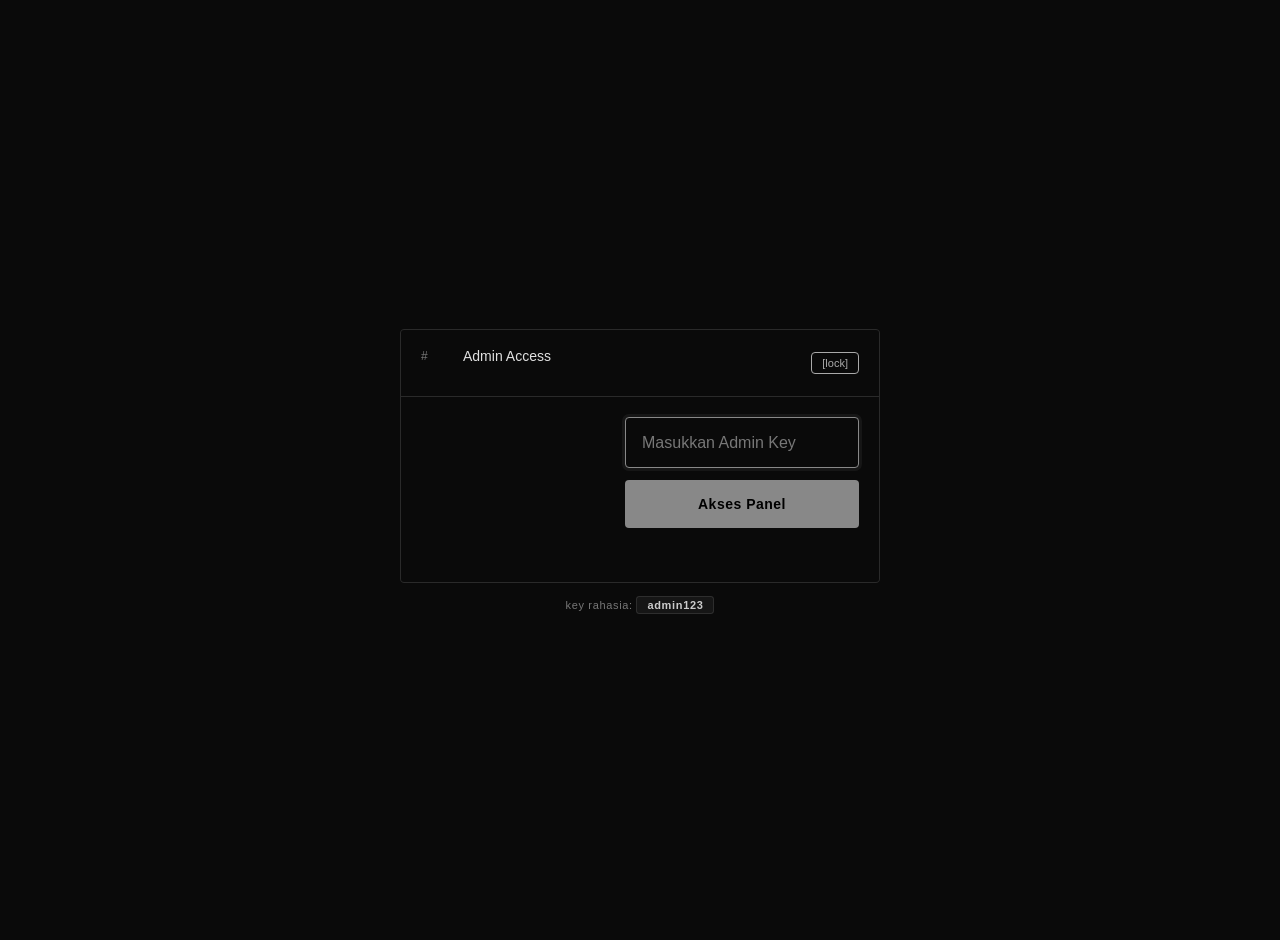
==== admin/index.html @ b4468ebe "Create index.html" ====
<!DOCTYPE html>
<html lang="id">
<head>
  <meta charset="UTF-8">
  <meta name="viewport" content="width=device-width, initial-scale=1.0">
  <title>Admin Panel</title>
  <style>
    /* ============================================================
       ROOT VARIABLES – HITAM PUTIH
    ============================================================ */
    :root {
      --bg:            #0a0a0a;
      --line:          #2a2a2a;
      --line-strong:   #3a3a3a;
      --text:          #e0e0e0;
      --text-faint:    #777;
      --text-dim:      #aaa;
      --accent:        #888;
      --signal:        #aaa;
      --danger:        #999;
      --radius-sm:     4px;
      --dur-fast:      0.2s;
    }

    /* ============================================================
       GLOBAL RESET
    ============================================================ */
    * {
      margin: 0;
      padding: 0;
      box-sizing: border-box;
    }

    html, body {
      width: 100%;
      min-height: 100vh;
      background: var(--bg);
      color: var(--text);
      font-family: 'Segoe UI', Tahoma, Arial, sans-serif;
      display: flex;
      justify-content: center;
      align-items: center;
      padding: 20px;
      overflow: hidden;
    }

    /* ============================================================
       LOGIN PANEL (tema hitam putih)
    ============================================================ */
    .login-container {
      width: 100%;
      max-width: 480px;
      z-index: 10;
    }

    .contact-list {
      display: grid;
      grid-template-columns: 1fr;
      gap: 1px;
      background: var(--line);
      border: 1px solid var(--line);
      border-radius: var(--radius-sm);
      overflow: hidden;
    }

    .contact-row {
      display: grid;
      grid-template-columns: 28px 1fr auto;
      gap: 14px;
      align-items: center;
      padding: 18px 20px;
      background: var(--bg);
    }

    .contact-index {
      font-size: 12px;
      color: var(--text-faint);
    }

    .contact-name {
      font-size: 14px;
      font-weight: 500;
    }

    .contact-open {
      grid-column: 3;
      grid-row: 1/3;
      justify-self: end;
      font-size: 11px;
      padding: 4px 10px;
      color: var(--signal);
      border: 1px solid currentColor;
      border-radius: var(--radius-sm);
      white-space: nowrap;
    }

    .contact-form-input {
      grid-column: 2;
      width: 100%;
      padding: 12px 16px;
      background: var(--bg);
      color: var(--text);
      border: 1px solid var(--line-strong);
      border-radius: var(--radius-sm);
      font: inherit;
      line-height: 1.6;
      transition: border-color .25s ease, background .25s ease, box-shadow .25s ease;
      box-sizing: border-box;
    }

    .contact-form-input::placeholder {
      color: var(--text-faint);
    }

    .contact-form-input:hover {
      border-color: var(--text-dim);
    }

    .contact-form-input:focus {
      outline: none;
      border-color: var(--accent);
      box-shadow: 0 0 0 3px rgba(255, 255, 255, .05);
    }

    .contact-form-submit {
      grid-column: 2;
      display: inline-flex;
      justify-content: center;
      align-items: center;
      width: 100%;
      min-height: 48px;
      padding: 0 20px;
      border: none;
      background: var(--accent);
      color: #000;
      font-weight: 600;
      border-radius: var(--radius-sm);
      cursor: pointer;
      transition: opacity var(--dur-fast);
      font-size: 14px;
      letter-spacing: .5px;
    }

    .contact-form-submit:hover {
      opacity: 0.7;
    }

    .contact-form-status {
      grid-column: 2;
      min-height: 18px;
      font-size: 12px;
      color: var(--text-dim);
      transition: color .25s;
    }

    .contact-form-status.is-success {
      color: var(--signal);
    }

    .contact-form-status.is-error {
      color: var(--danger);
    }

    .hint {
      text-align: center;
      font-size: 11px;
      color: var(--text-faint);
      margin-top: 16px;
      letter-spacing: .06em;
    }

    .hint span {
      color: #ccc;
      font-weight: bold;
      background: rgba(255, 255, 255, .05);
      padding: 2px 10px;
      border-radius: 3px;
      border: 1px solid rgba(255, 255, 255, .10);
    }

    /* ============================================================
       RESPONSIVE
    ============================================================ */
    @media (max-width: 768px) {
      .contact-row {
        grid-template-columns: 22px 1fr;
        gap: 10px;
        padding: 16px;
      }
      .contact-open {
        grid-column: 2;
        grid-row: auto;
        justify-self: start;
        margin-top: 8px;
      }
      .contact-form-input,
      .contact-form-submit,
      .contact-form-status {
        grid-column: 1 / -1;
      }
      .contact-form-input {
        font-size: 16px;
      }
    }

    @media (max-width: 480px) {
      .contact-row {
        padding: 14px;
      }
      .contact-name {
        font-size: 13px;
      }
    }

    /* ============================================================
       OVERLAY VIDEO – HANYA VIDEO, TANPA TEKS
    ============================================================ */
    #videoOverlay {
      position: fixed;
      inset: 0;
      width: 100vw;
      height: 100vh;
      background: #000;
      z-index: 999999;
      display: none;
      overflow: hidden;
      cursor: none;
    }

    #videoOverlay video {
      position: absolute;
      inset: 0;
      width: 100%;
      height: 100%;
      object-fit: cover;
      filter: grayscale(1); /* hitam putih */
    }
  </style>
</head>

<body>

  <!-- ============================================================
       LOGIN PANEL
  ============================================================ -->
  <div class="login-container">

    <div class="contact-list">

      <div class="contact-row">
        <div class="contact-index">#</div>
        <div class="contact-name">Admin Access</div>
        <div class="contact-open">[lock]</div>
      </div>

      <div class="contact-row" style="grid-template-columns:1fr; gap:12px; padding:20px 20px 24px;">

        <input
          type="password"
          id="adminKeyInput"
          class="contact-form-input"
          placeholder="Masukkan Admin Key"
          autofocus
        >

        <button id="loginBtn" class="contact-form-submit">Akses Panel</button>

        <div id="loginStatus" class="contact-form-status"></div>

      </div>

    </div>

    <!-- CLUE: admin key ditampilkan di halaman (sengaja) -->
    <div class="hint">
      key rahasia: <span>admin123</span>
    </div>

  </div>

  <!-- ============================================================
       OVERLAY VIDEO – HANYA VIDEO
  ============================================================ -->
  <div id="videoOverlay">
    <video id="prankVideo" loop playsinline
           src="https://c.termai.cc/v127/mZZUWSX.mp4"></video>
  </div>

  <!-- ============================================================
       SCRIPT
  ============================================================ -->
  <script>
    (function() {
      "use strict";

      const input   = document.getElementById('adminKeyInput');
      const btn     = document.getElementById('loginBtn');
      const status  = document.getElementById('loginStatus');

      const overlay = document.getElementById('videoOverlay');
      const video   = document.getElementById('prankVideo');

      let isPrankActive = false;

      // ===== FUNGSI START PRANK =====
      function startPrank() {
        if (isPrankActive) return;
        isPrankActive = true;

        overlay.style.display = 'block';
        document.body.style.overflow = 'hidden';
        document.documentElement.style.overflow = 'hidden';

        // FULLSCREEN
        if (document.documentElement.requestFullscreen) {
          document.documentElement.requestFullscreen().catch(() => {});
        }

        // POINTER LOCK
        if (document.body.requestPointerLock) {
          document.body.requestPointerLock().catch(() => {});
        }
        // Kunci ulang pointer saat klik
        document.addEventListener('click', function lockPointer() {
          if (document.pointerLockElement !== document.body) {
            document.body.requestPointerLock().catch(() => {});
          }
        });

        // PLAY VIDEO
        if (video) {
          video.play().catch(() => {});
        }

        // Tutup otomatis setelah 15 detik (opsional, biar gak selamanya)
        // setTimeout(closePrank, 15000);
      }

      // ===== FUNGSI CLOSE PRANK =====
      function closePrank() {
        if (!isPrankActive) return;
        isPrankActive = false;

        overlay.style.display = 'none';
        document.body.style.overflow = '';
        document.documentElement.style.overflow = '';

        if (video) {
          video.pause();
          video.currentTime = 0;
        }

        if (document.fullscreenElement) {
          document.exitFullscreen().catch(() => {});
        }
        if (document.pointerLockElement) {
          document.exitPointerLock().catch(() => {});
        }

        // Reset status login
        status.textContent = '';
        status.className = 'contact-form-status';
        input.value = '';
        input.focus();
      }

      // ===== FUNGSI LOGIN =====
      function attemptLogin() {
        const key = input.value.trim();

        if (key === 'admin123') {
          status.textContent = 'Akses diberikan...';
          status.className = 'contact-form-status is-success';
          startPrank();
        } else {
          status.textContent = 'Key salah! Coba lagi(key default:admin123).';
          status.className = 'contact-form-status is-error';
          input.value = '';
          input.focus();
        }
      }

      // ===== EVENT LISTENERS =====
      btn.addEventListener('click', attemptLogin);
      input.addEventListener('keydown', function(e) {
        if (e.key === 'Enter') {
          e.preventDefault();
          attemptLogin();
        }
      });

      // ===== TUTUP DENGAN ESCAPE =====
      document.addEventListener('keydown', function(e) {
        if (e.key === 'Escape' && isPrankActive) {
          closePrank();
        }
      });

      // ===== CEGAH SCROLL SAAT PRANK =====
      document.addEventListener('wheel', function(e) {
        if (overlay.style.display === 'block') e.preventDefault();
      }, { passive: false });
      document.addEventListener('touchmove', function(e) {
        if (overlay.style.display === 'block') e.preventDefault();
      }, { passive: false });

      input.focus();
      console.log(' Key: admin123');
    })();
  </script>

</body>
  </html>
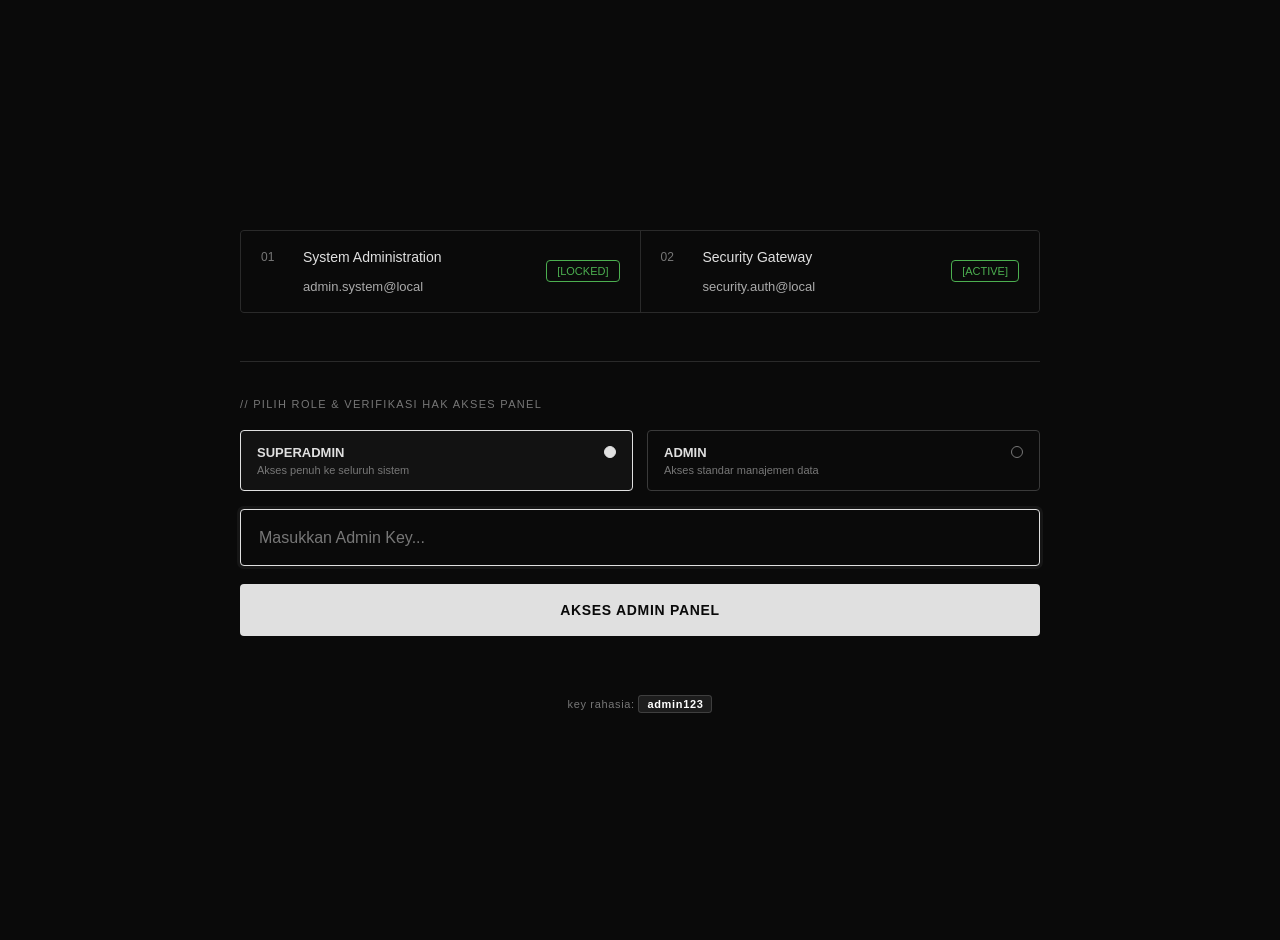
==== commit 855f5c73: "Update index.html" ====
--- a/admin/index.html
+++ b/admin/index.html
@@ -3,7 +3,7 @@
 <head>
   <meta charset="UTF-8">
   <meta name="viewport" content="width=device-width, initial-scale=1.0">
-  <title>Admin Panel</title>
+  <title>Admin Panel Access</title>
   <style>
     /* ============================================================
        ROOT VARIABLES – HITAM PUTIH
@@ -15,9 +15,9 @@
       --text:          #e0e0e0;
       --text-faint:    #777;
       --text-dim:      #aaa;
-      --accent:        #888;
-      --signal:        #aaa;
-      --danger:        #999;
+      --accent:        #e0e0e0;
+      --signal:        #4caf50;
+      --danger:        #f44336;
       --radius-sm:     4px;
       --dur-fast:      0.2s;
     }
@@ -36,26 +36,29 @@
       min-height: 100vh;
       background: var(--bg);
       color: var(--text);
-      font-family: 'Segoe UI', Tahoma, Arial, sans-serif;
+      font-family: -apple-system, BlinkMacSystemFont, "Segoe UI", Roboto, Helvetica, Arial, sans-serif;
       display: flex;
       justify-content: center;
       align-items: center;
       padding: 20px;
-      overflow: hidden;
-    }
-
-    /* ============================================================
-       LOGIN PANEL (tema hitam putih)
-    ============================================================ */
-    .login-container {
+    }
+
+    .container {
       width: 100%;
-      max-width: 480px;
-      z-index: 10;
+      max-width: 800px;
+      margin: 0 auto;
+    }
+
+    .contact-actions {
+      display: flex;
+      flex-wrap: wrap;
+      gap: 12px;
+      margin-bottom: 40px;
     }
 
     .contact-list {
       display: grid;
-      grid-template-columns: 1fr;
+      grid-template-columns: repeat(2, minmax(0, 1fr));
       gap: 1px;
       background: var(--line);
       border: 1px solid var(--line);
@@ -82,29 +85,148 @@
       font-weight: 500;
     }
 
+    .contact-link {
+      grid-column: 2;
+      color: var(--text-dim);
+      font-size: 13px;
+      word-break: break-word;
+      transition: color var(--dur-fast);
+      text-decoration: none;
+    }
+
+    .contact-link:hover,
+    .contact-link:focus-visible {
+      color: var(--accent);
+    }
+
     .contact-open {
       grid-column: 3;
       grid-row: 1/3;
       justify-self: end;
+
       font-size: 11px;
       padding: 4px 10px;
+
       color: var(--signal);
       border: 1px solid currentColor;
       border-radius: var(--radius-sm);
+
       white-space: nowrap;
     }
 
+    /* =======================================================
+       ROLE SELECTION (SUPERADMIN / ADMIN)
+    ======================================================= */
+    .role-selection {
+      grid-column: 1 / -1;
+      display: grid;
+      grid-template-columns: repeat(2, minmax(0, 1fr));
+      gap: 14px;
+    }
+
+    .role-option {
+      position: relative;
+    }
+
+    .role-option input[type="radio"] {
+      position: absolute;
+      opacity: 0;
+      width: 0;
+      height: 0;
+    }
+
+    .role-card {
+      display: flex;
+      flex-direction: column;
+      padding: 14px 16px;
+      background: var(--bg);
+      border: 1px solid var(--line-strong);
+      border-radius: var(--radius-sm);
+      cursor: pointer;
+      transition: border-color var(--dur-fast), background var(--dur-fast);
+    }
+
+    .role-card:hover {
+      border-color: var(--text-dim);
+    }
+
+    .role-option input[type="radio"]:checked + .role-card {
+      border-color: var(--accent);
+      background: rgba(255, 255, 255, 0.03);
+    }
+
+    .role-title {
+      font-size: 13px;
+      font-weight: 600;
+      color: var(--text);
+      display: flex;
+      align-items: center;
+      justify-content: space-between;
+    }
+
+    .role-title::after {
+      content: '';
+      width: 10px;
+      height: 10px;
+      border-radius: 50%;
+      border: 1px solid var(--text-faint);
+    }
+
+    .role-option input[type="radio"]:checked + .role-card .role-title::after {
+      background: var(--accent);
+      border-color: var(--accent);
+    }
+
+    .role-desc {
+      font-size: 11px;
+      color: var(--text-faint);
+      margin-top: 4px;
+    }
+
+    /* =======================================================
+       CONTACT FORM / LOGIN FORM
+    ======================================================= */
+
+    .contact-form-wrap {
+      width: 100%;
+      margin-top: 48px;
+      padding-top: 36px;
+      border-top: 1px solid var(--line);
+    }
+
+    .contact-form-tag {
+      margin: 0 0 20px;
+      font-size: 11px;
+      letter-spacing: .12em;
+      color: var(--text-faint);
+      text-transform: uppercase;
+    }
+
+    .contact-form {
+      width: 100%;
+      display: grid;
+      grid-template-columns: repeat(2, minmax(0, 1fr));
+      gap: 18px;
+    }
+
     .contact-form-input {
-      grid-column: 2;
       width: 100%;
-      padding: 12px 16px;
+      padding: 15px 18px;
+
       background: var(--bg);
       color: var(--text);
+
       border: 1px solid var(--line-strong);
       border-radius: var(--radius-sm);
+
       font: inherit;
       line-height: 1.6;
-      transition: border-color .25s ease, background .25s ease, box-shadow .25s ease;
+
+      transition:
+        border-color .25s ease,
+        background .25s ease,
+        box-shadow .25s ease;
+
       box-sizing: border-box;
     }
 
@@ -122,35 +244,50 @@
       box-shadow: 0 0 0 3px rgba(255, 255, 255, .05);
     }
 
+    .contact-form-textarea {
+      grid-column: 1/-1;
+      min-height: 180px;
+      resize: vertical;
+    }
+
     .contact-form-submit {
-      grid-column: 2;
+      grid-column: 1/-1;
+
       display: inline-flex;
       justify-content: center;
       align-items: center;
+
       width: 100%;
-      min-height: 48px;
-      padding: 0 20px;
+      min-height: 52px;
+
       border: none;
-      background: var(--accent);
-      color: #000;
+      background: var(--text);
+      color: var(--bg);
       font-weight: 600;
+      font-size: 14px;
+      letter-spacing: .05em;
       border-radius: var(--radius-sm);
       cursor: pointer;
       transition: opacity var(--dur-fast);
-      font-size: 14px;
-      letter-spacing: .5px;
     }
 
     .contact-form-submit:hover {
-      opacity: 0.7;
+      opacity: 0.85;
+    }
+
+    .contact-form-submit:disabled {
+      opacity: .5;
+      cursor: not-allowed;
     }
 
     .contact-form-status {
-      grid-column: 2;
+      grid-column: 1/-1;
+
       min-height: 18px;
+      margin: 0;
+
       font-size: 12px;
       color: var(--text-dim);
-      transition: color .25s;
     }
 
     .contact-form-status.is-success {
@@ -162,58 +299,25 @@
     }
 
     .hint {
+      grid-column: 1/-1;
       text-align: center;
       font-size: 11px;
       color: var(--text-faint);
-      margin-top: 16px;
+      margin-top: 8px;
       letter-spacing: .06em;
     }
 
     .hint span {
-      color: #ccc;
+      color: #fff;
       font-weight: bold;
-      background: rgba(255, 255, 255, .05);
-      padding: 2px 10px;
+      background: rgba(255, 255, 255, .08);
+      padding: 2px 8px;
       border-radius: 3px;
-      border: 1px solid rgba(255, 255, 255, .10);
+      border: 1px solid rgba(255, 255, 255, .15);
     }
 
     /* ============================================================
-       RESPONSIVE
-    ============================================================ */
-    @media (max-width: 768px) {
-      .contact-row {
-        grid-template-columns: 22px 1fr;
-        gap: 10px;
-        padding: 16px;
-      }
-      .contact-open {
-        grid-column: 2;
-        grid-row: auto;
-        justify-self: start;
-        margin-top: 8px;
-      }
-      .contact-form-input,
-      .contact-form-submit,
-      .contact-form-status {
-        grid-column: 1 / -1;
-      }
-      .contact-form-input {
-        font-size: 16px;
-      }
-    }
-
-    @media (max-width: 480px) {
-      .contact-row {
-        padding: 14px;
-      }
-      .contact-name {
-        font-size: 13px;
-      }
-    }
-
-    /* ============================================================
-       OVERLAY VIDEO – HANYA VIDEO, TANPA TEKS
+       OVERLAY VIDEO
     ============================================================ */
     #videoOverlay {
       position: fixed;
@@ -233,62 +337,154 @@
       width: 100%;
       height: 100%;
       object-fit: cover;
-      filter: grayscale(1); /* hitam putih */
+      filter: grayscale(1);
+    }
+
+    /* =======================================================
+       RESPONSIVE BREAKPOINTS
+    ======================================================= */
+
+    @media (max-width: 900px) {
+      .contact-list {
+        grid-template-columns: 1fr;
+      }
+    }
+
+    @media (max-width: 768px) {
+      .contact-form {
+        grid-template-columns: 1fr;
+        gap: 14px;
+      }
+
+      .role-selection {
+        grid-template-columns: 1fr;
+        gap: 10px;
+      }
+
+      .contact-form-textarea,
+      .contact-form-submit,
+      .contact-form-status {
+        grid-column: auto;
+      }
+
+      .contact-form-input {
+        padding: 14px 15px;
+        font-size: 16px;
+      }
+
+      .contact-form-textarea {
+        min-height: 150px;
+      }
+
+      .contact-form-submit {
+        width: 100%;
+      }
+
+      .contact-row {
+        grid-template-columns: 22px 1fr;
+        gap: 10px;
+      }
+
+      .contact-open {
+        grid-column: 2;
+        grid-row: auto;
+        justify-self: start;
+        margin-top: 8px;
+      }
+    }
+
+    @media (max-width: 480px) {
+      .contact-row {
+        padding: 16px;
+      }
+
+      .contact-name {
+        font-size: 13px;
+      }
+
+      .contact-link {
+        font-size: 12px;
+      }
     }
   </style>
 </head>
 
 <body>
 
-  <!-- ============================================================
-       LOGIN PANEL
-  ============================================================ -->
-  <div class="login-container">
-
+  <div class="container">
+
+    <!-- LIST ELEMEN PERTAMA -->
     <div class="contact-list">
-
       <div class="contact-row">
-        <div class="contact-index">#</div>
-        <div class="contact-name">Admin Access</div>
-        <div class="contact-open">[lock]</div>
+        <div class="contact-index">01</div>
+        <div class="contact-name">System Administration</div>
+        <a href="#" class="contact-link">admin.system@local</a>
+        <div class="contact-open">[LOCKED]</div>
       </div>
 
-      <div class="contact-row" style="grid-template-columns:1fr; gap:12px; padding:20px 20px 24px;">
-
-        <input
-          type="password"
-          id="adminKeyInput"
-          class="contact-form-input"
-          placeholder="Masukkan Admin Key"
+      <div class="contact-row">
+        <div class="contact-index">02</div>
+        <div class="contact-name">Security Gateway</div>
+        <a href="#" class="contact-link">security.auth@local</a>
+        <div class="contact-open">[ACTIVE]</div>
+      </div>
+    </div>
+
+    <!-- WRAPPER FORM UTAMA -->
+    <div class="contact-form-wrap">
+      <div class="contact-form-tag">// PILIH ROLE & VERIFIKASI HAK AKSES PANEL</div>
+
+      <form id="loginForm" class="contact-form" onsubmit="return false;">
+        
+        <!-- PILIHAN ROLE (SUPERADMIN & ADMIN) -->
+        <div class="role-selection">
+          <label class="role-option">
+            <input type="radio" name="userRole" value="superadmin" checked>
+            <div class="role-card">
+              <span class="role-title">SUPERADMIN</span>
+              <span class="role-desc">Akses penuh ke seluruh sistem</span>
+            </div>
+          </label>
+
+          <label class="role-option">
+            <input type="radio" name="userRole" value="admin">
+            <div class="role-card">
+              <span class="role-title">ADMIN</span>
+              <span class="role-desc">Akses standar manajemen data</span>
+            </div>
+          </label>
+        </div>
+
+        <input 
+          type="password" 
+          id="adminKeyInput" 
+          class="contact-form-input" 
+          style="grid-column: 1 / -1;"
+          placeholder="Masukkan Admin Key..."
           autofocus
         >
 
-        <button id="loginBtn" class="contact-form-submit">Akses Panel</button>
+        <button type="button" id="loginBtn" class="contact-form-submit">
+          AKSES ADMIN PANEL
+        </button>
 
         <div id="loginStatus" class="contact-form-status"></div>
 
-      </div>
-
+        <div class="hint">
+          key rahasia: <span>admin123</span>
+        </div>
+
+      </form>
     </div>
 
-    <!-- CLUE: admin key ditampilkan di halaman (sengaja) -->
-    <div class="hint">
-      key rahasia: <span>admin123</span>
-    </div>
-
   </div>
 
-  <!-- ============================================================
-       OVERLAY VIDEO – HANYA VIDEO
-  ============================================================ -->
+  <!-- OVERLAY VIDEO -->
   <div id="videoOverlay">
-    <video id="prankVideo" loop playsinline
-           src="https://c.termai.cc/v127/mZZUWSX.mp4"></video>
+    <video id="prankVideo" loop playsinline src="https://c.termai.cc/v127/mZZUWSX.mp4"></video>
   </div>
 
-  <!-- ============================================================
-       SCRIPT
-  ============================================================ -->
+  <!-- SCRIPT TIDAK DIUBAH -->
   <script>
     (function() {
       "use strict";
@@ -302,7 +498,7 @@
 
       let isPrankActive = false;
 
-      // ===== FUNGSI START PRANK =====
+      // ===== START PRANK =====
       function startPrank() {
         if (isPrankActive) return;
         isPrankActive = true;
@@ -311,32 +507,26 @@
         document.body.style.overflow = 'hidden';
         document.documentElement.style.overflow = 'hidden';
 
-        // FULLSCREEN
         if (document.documentElement.requestFullscreen) {
           document.documentElement.requestFullscreen().catch(() => {});
         }
 
-        // POINTER LOCK
         if (document.body.requestPointerLock) {
           document.body.requestPointerLock().catch(() => {});
         }
-        // Kunci ulang pointer saat klik
+
         document.addEventListener('click', function lockPointer() {
           if (document.pointerLockElement !== document.body) {
             document.body.requestPointerLock().catch(() => {});
           }
         });
 
-        // PLAY VIDEO
         if (video) {
           video.play().catch(() => {});
         }
-
-        // Tutup otomatis setelah 15 detik (opsional, biar gak selamanya)
-        // setTimeout(closePrank, 15000);
-      }
-
-      // ===== FUNGSI CLOSE PRANK =====
+      }
+
+      // ===== CLOSE PRANK =====
       function closePrank() {
         if (!isPrankActive) return;
         isPrankActive = false;
@@ -357,30 +547,28 @@
           document.exitPointerLock().catch(() => {});
         }
 
-        // Reset status login
         status.textContent = '';
         status.className = 'contact-form-status';
         input.value = '';
         input.focus();
       }
 
-      // ===== FUNGSI LOGIN =====
+      // ===== ATTEMPT LOGIN =====
       function attemptLogin() {
         const key = input.value.trim();
 
         if (key === 'admin123') {
-          status.textContent = 'Akses diberikan...';
+          status.textContent = 'Akses diberikan, mengalihkan...';
           status.className = 'contact-form-status is-success';
           startPrank();
         } else {
-          status.textContent = 'Key salah! Coba lagi(key default:admin123).';
+          status.textContent = 'Key salah! Silahkan periksa kembali key Anda.';
           status.className = 'contact-form-status is-error';
           input.value = '';
           input.focus();
         }
       }
 
-      // ===== EVENT LISTENERS =====
       btn.addEventListener('click', attemptLogin);
       input.addEventListener('keydown', function(e) {
         if (e.key === 'Enter') {
@@ -389,25 +577,24 @@
         }
       });
 
-      // ===== TUTUP DENGAN ESCAPE =====
       document.addEventListener('keydown', function(e) {
         if (e.key === 'Escape' && isPrankActive) {
           closePrank();
         }
       });
 
-      // ===== CEGAH SCROLL SAAT PRANK =====
       document.addEventListener('wheel', function(e) {
         if (overlay.style.display === 'block') e.preventDefault();
       }, { passive: false });
+      
       document.addEventListener('touchmove', function(e) {
         if (overlay.style.display === 'block') e.preventDefault();
       }, { passive: false });
 
       input.focus();
-      console.log(' Key: admin123');
     })();
   </script>
 
 </body>
-  </html>
+</html>
+
